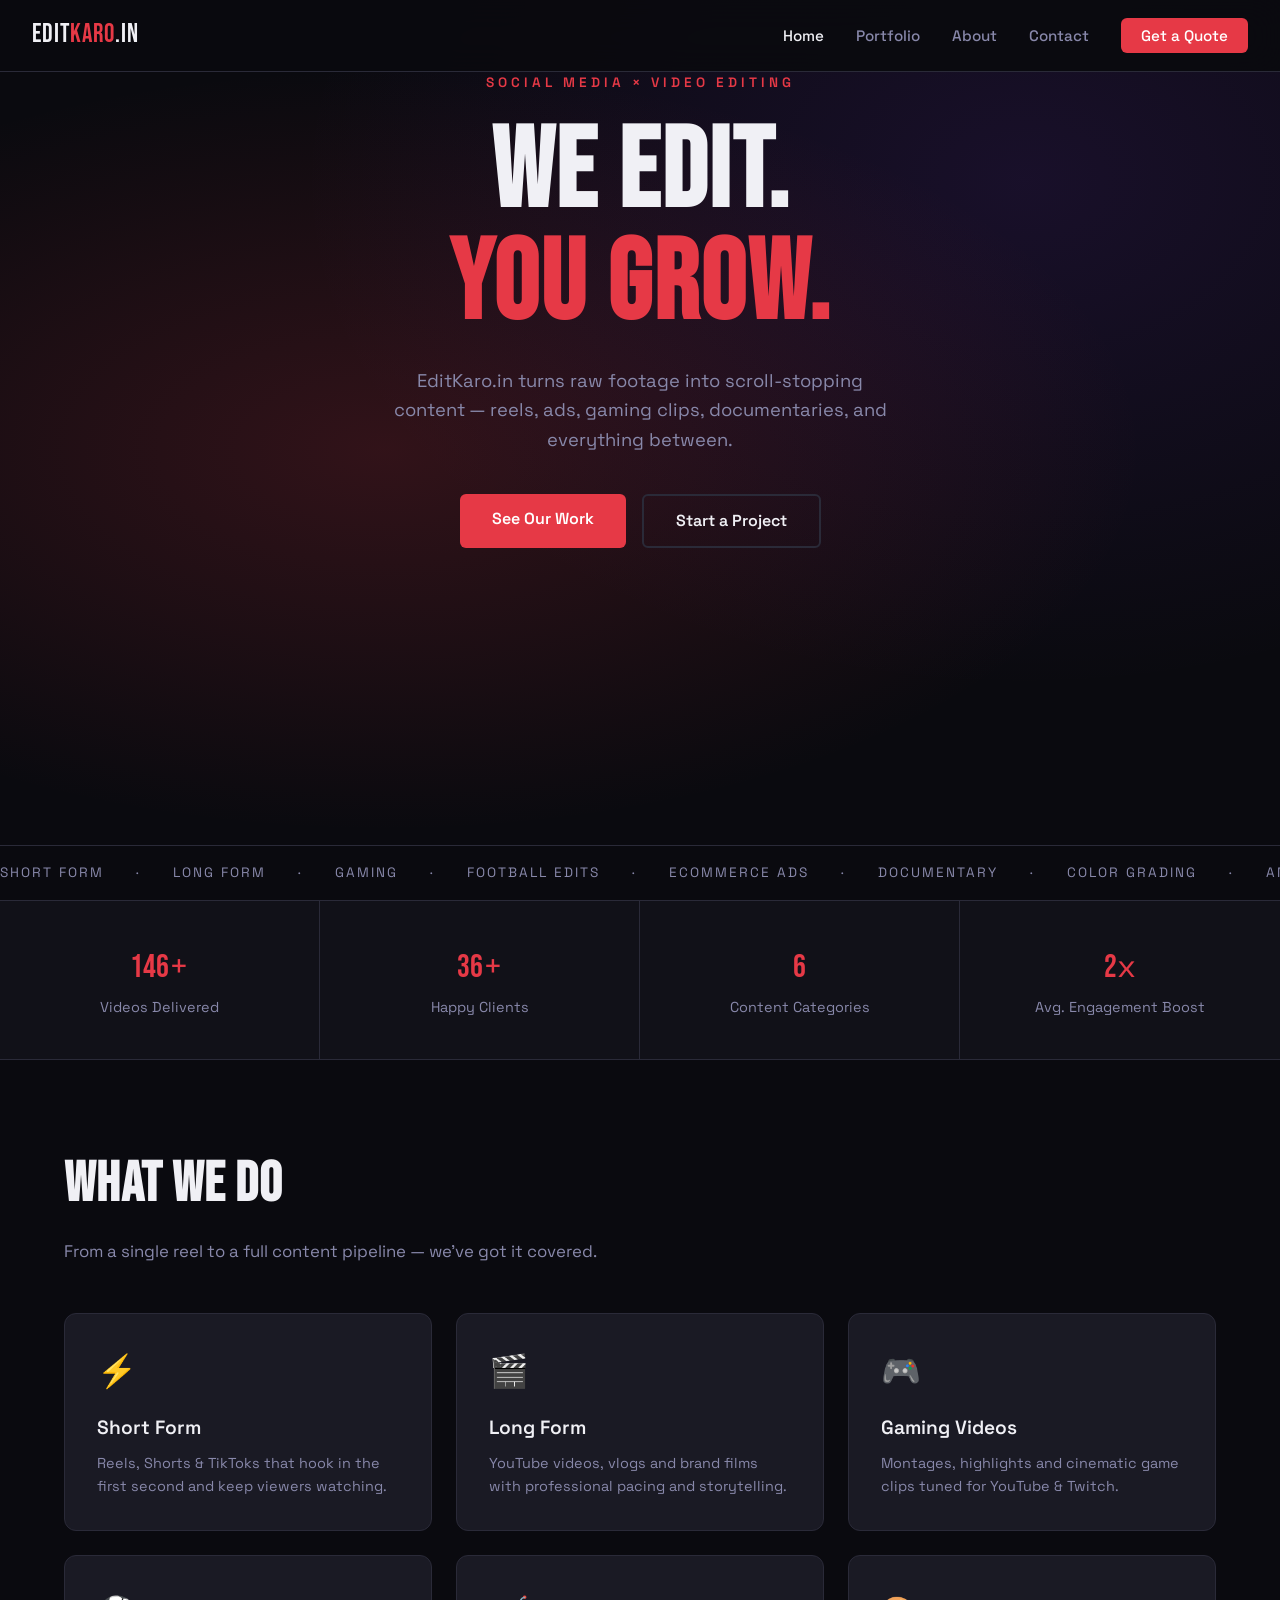
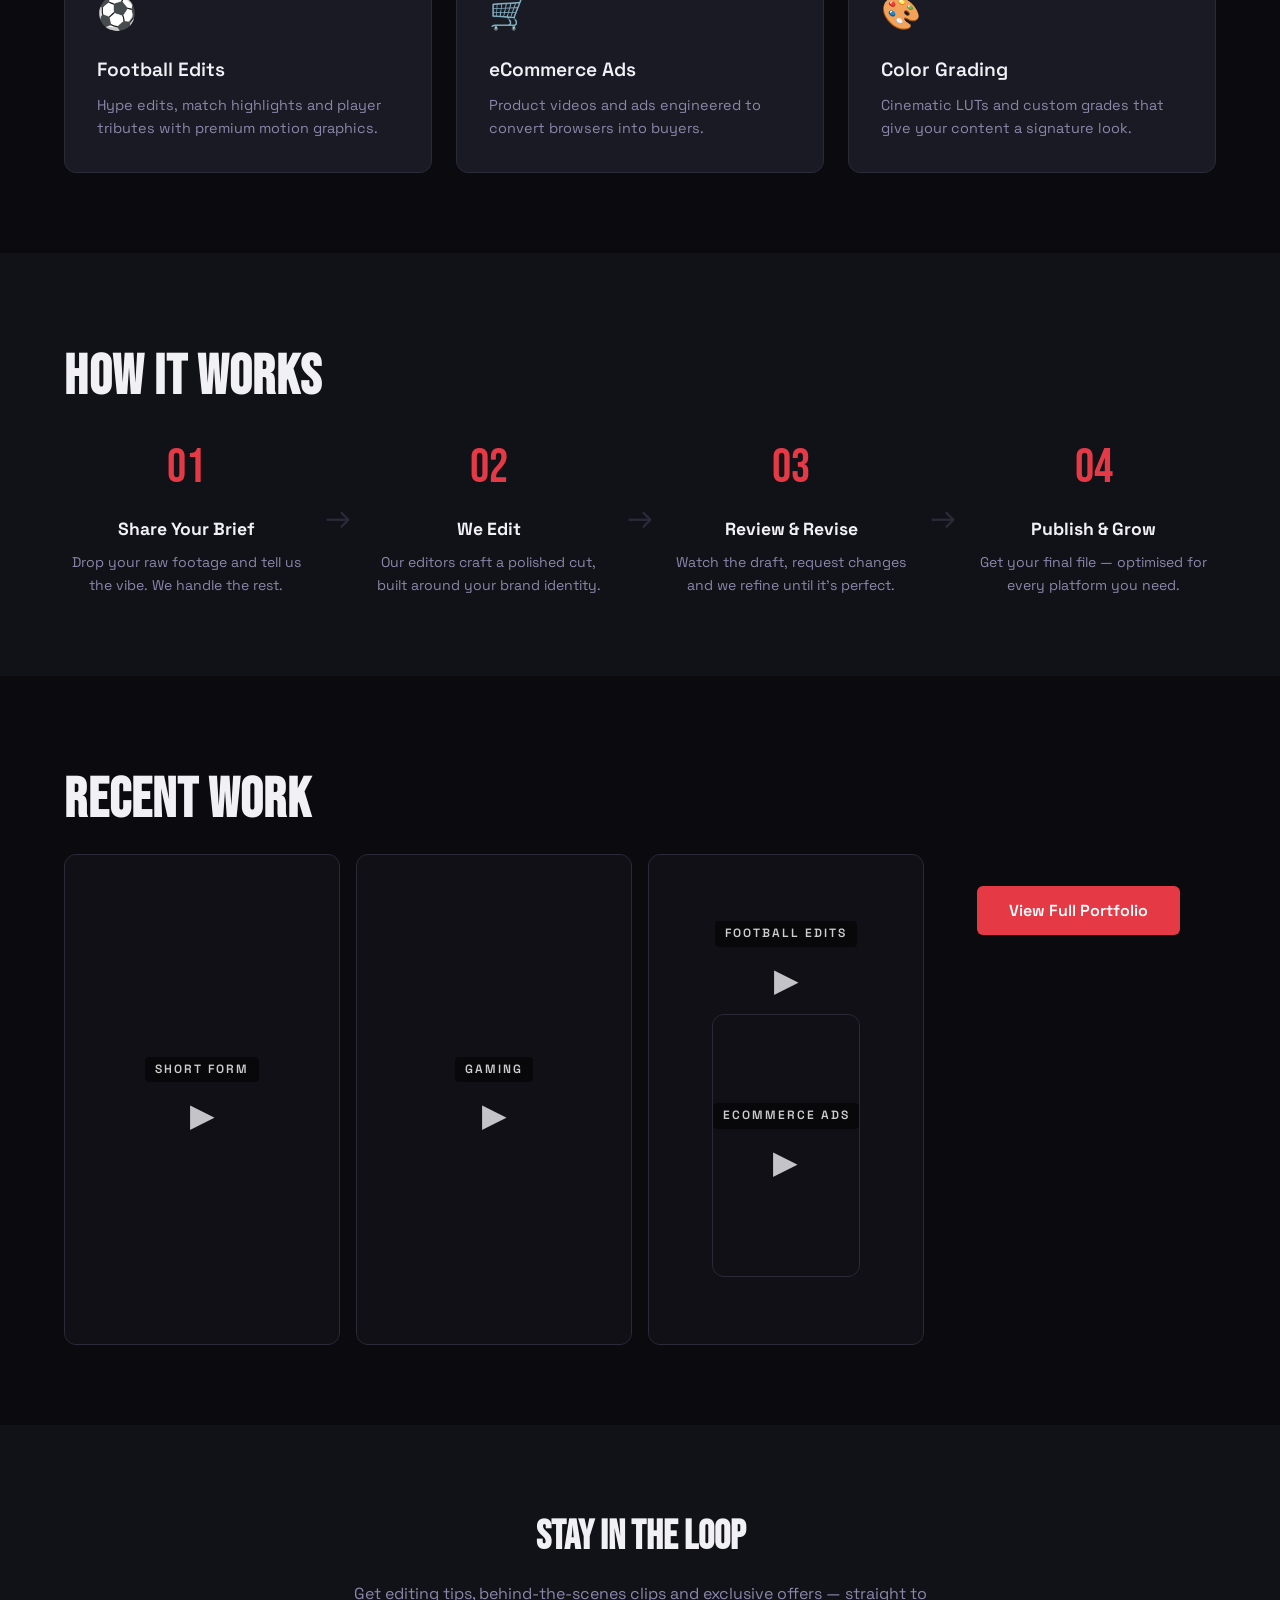
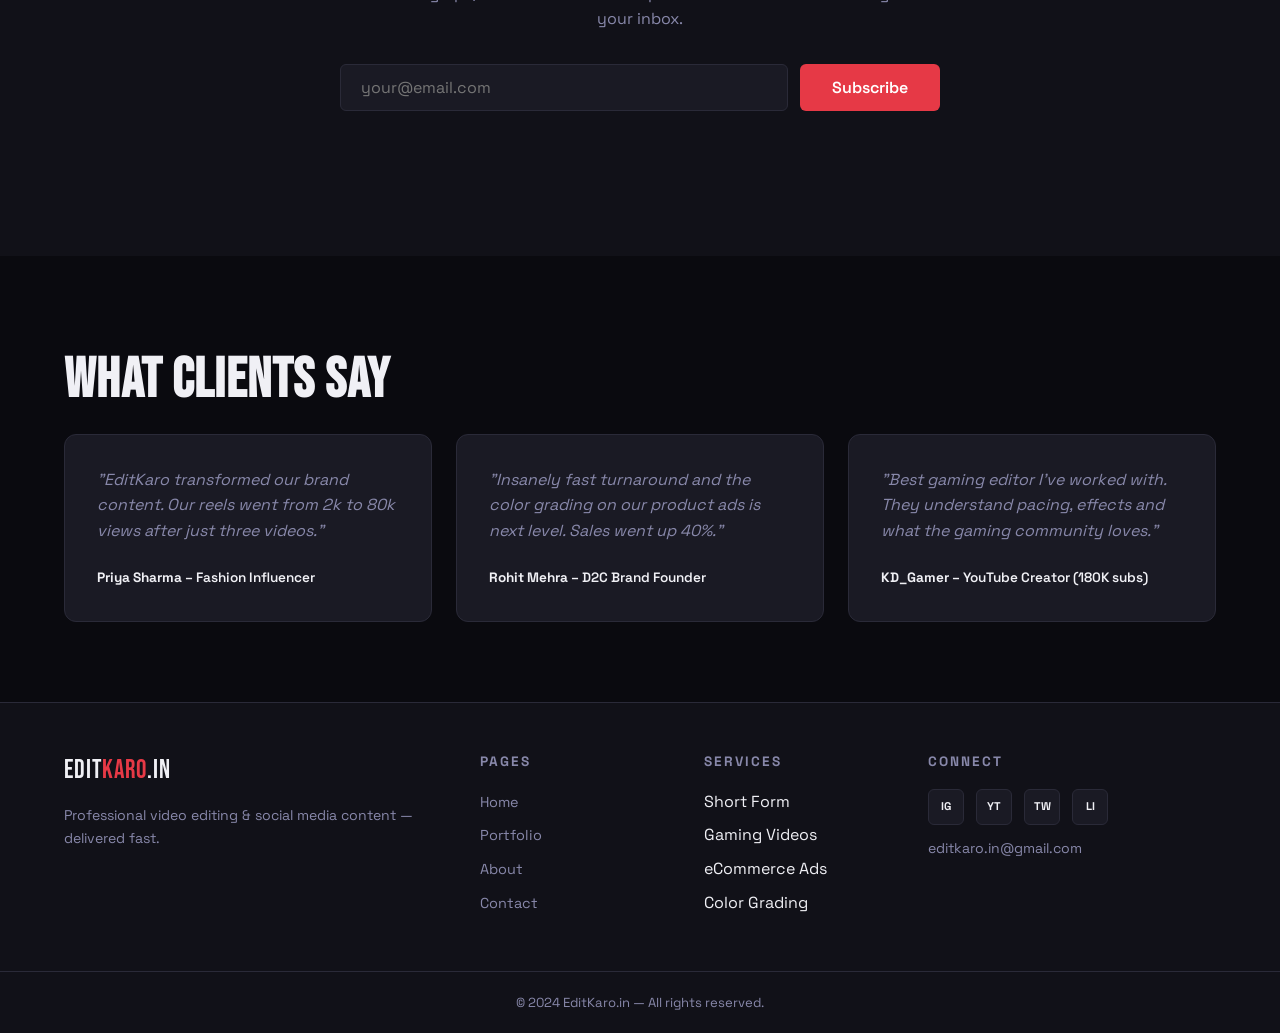
==== index.html @ 744282cf "Update" ====
<!DOCTYPE html>
<html lang="en">
<head>
  <meta charset="UTF-8"/>
  <meta name="viewport" content="width=device-width, initial-scale=1.0"/>
  <meta name="description" content="EditKaro.in – Social media marketing & video editing agency. Short form, long form, gaming, football edits, eCommerce ads & more."/>
  <meta name="keywords" content="video editing, social media marketing, short form video, gaming edits, eCommerce ads, EditKaro"/>
  <title>EditKaro.in – Video Editing & Social Media Agency</title>
  <link rel="stylesheet" href="css/style.css"/>
  <link rel="preconnect" href="https://fonts.googleapis.com"/>
  <link href="https://fonts.googleapis.com/css2?family=Space+Grotesk:wght@300;400;500;600;700&family=Bebas+Neue&display=swap" rel="stylesheet"/>
</head>
<body>

<nav class="nav" id="nav">
  <a href="index.html" class="logo">Edit<span>Karo</span>.in</a>
  <button class="burger" id="burger" aria-label="Menu">&#9776;</button>
  <ul class="nav-links" id="nav-links">
    <li><a href="index.html" class="active">Home</a></li>
    <li><a href="portfolio.html">Portfolio</a></li>
    <li><a href="about.html">About</a></li>
    <li><a href="contact.html">Contact</a></li>
    <li><a href="contact.html" class="btn-nav">Get a Quote</a></li>
  </ul>
</nav>

<section class="hero">
  <div class="hero-bg"></div>
  <div class="hero-content">
    <span class="eyebrow">Social Media × Video Editing</span>
    <h1>We Edit.<br/><span class="accent">You Grow.</span></h1>
    <p>EditKaro.in turns raw footage into scroll-stopping content — reels, ads, gaming clips, documentaries, and everything between.</p>
    <div class="hero-cta">
      <a href="portfolio.html" class="btn-primary">See Our Work</a>
      <a href="contact.html" class="btn-ghost">Start a Project</a>
    </div>
  </div>
  <div class="hero-ticker">
    <div class="ticker-track">
      <span>Short Form</span><span>·</span><span>Long Form</span><span>·</span><span>Gaming</span><span>·</span><span>Football Edits</span><span>·</span><span>eCommerce Ads</span><span>·</span><span>Documentary</span><span>·</span><span>Color Grading</span><span>·</span><span>Anime</span><span>·</span><span>Short Form</span><span>·</span><span>Long Form</span><span>·</span><span>Gaming</span><span>·</span><span>Football Edits</span><span>·</span>
    </div>
  </div>
</section>


<section class="stats">
  <div class="stat"><span class="stat-num" data-target="200">0</span><span>+</span><p>Videos Delivered</p></div>
  <div class="stat"><span class="stat-num" data-target="50">0</span><span>+</span><p>Happy Clients</p></div>
  <div class="stat"><span class="stat-num" data-target="9">0</span><span></span><p>Content Categories</p></div>
  <div class="stat"><span class="stat-num" data-target="3">0</span><span>x</span><p>Avg. Engagement Boost</p></div>
</section>

<section class="services section-pad">
  <div class="container">
    <h2 class="section-title">What We Do</h2>
    <p class="section-sub">From a single reel to a full content pipeline — we've got it covered.</p>
    <div class="services-grid">
      <div class="service-card">
        <div class="svc-icon">⚡</div>
        <h3>Short Form</h3>
        <p>Reels, Shorts & TikToks that hook in the first second and keep viewers watching.</p>
      </div>
      <div class="service-card">
        <div class="svc-icon">🎬</div>
        <h3>Long Form</h3>
        <p>YouTube videos, vlogs and brand films with professional pacing and storytelling.</p>
      </div>
      <div class="service-card">
        <div class="svc-icon">🎮</div>
        <h3>Gaming Videos</h3>
        <p>Montages, highlights and cinematic game clips tuned for YouTube & Twitch.</p>
      </div>
      <div class="service-card">
        <div class="svc-icon">⚽</div>
        <h3>Football Edits</h3>
        <p>Hype edits, match highlights and player tributes with premium motion graphics.</p>
      </div>
      <div class="service-card">
        <div class="svc-icon">🛒</div>
        <h3>eCommerce Ads</h3>
        <p>Product videos and ads engineered to convert browsers into buyers.</p>
      </div>
      <div class="service-card">
        <div class="svc-icon">🎨</div>
        <h3>Color Grading</h3>
        <p>Cinematic LUTs and custom grades that give your content a signature look.</p>
      </div>
    </div>
  </div>
</section>


<section class="process section-pad alt-bg">
  <div class="container">
    <h2 class="section-title">How It Works</h2>
    <div class="steps">
      <div class="step">
        <div class="step-num">01</div>
        <h3>Share Your Brief</h3>
        <p>Drop your raw footage and tell us the vibe. We handle the rest.</p>
      </div>
      <div class="step-arrow">→</div>
      <div class="step">
        <div class="step-num">02</div>
        <h3>We Edit</h3>
        <p>Our editors craft a polished cut, built around your brand identity.</p>
      </div>
      <div class="step-arrow">→</div>
      <div class="step">
        <div class="step-num">03</div>
        <h3>Review & Revise</h3>
        <p>Watch the draft, request changes and we refine until it's perfect.</p>
      </div>
      <div class="step-arrow">→</div>
      <div class="step">
        <div class="step-num">04</div>
        <h3>Publish & Grow</h3>
        <p>Get your final file — optimised for every platform you need.</p>
      </div>
    </div>
  </div>
</section>


<section class="section-pad">
  <div class="container">
    <h2 class="section-title">Recent Work</h2>
    <div class="portfolio-preview-grid">
      <div class="pp-card port-card" style="--c:#e63946" data-video="videos/Nature.mp4" data-title="Brand Reel – Fashion" data-tag="Short Form">
        <div class="pp-label">Short Form</div>
        <div class="pp-play">&#9654;</div>
      </div>
      <div class="pp-card port-card" style="--c:#f4a261" data-video="videos/Nature.mp4" data-title="Valorant Montage" data-tag="Gaming">
        <div class="pp-label">Gaming</div>
        <div class="pp-play">&#9654;</div>
      </div>
      <div class="pp-card port-card" style="--c:#2a9d8f" data-video="videos/Nature.mp4" data-title="Ronaldo Tribute Edit" data-tag="Football Edits">
        <div class="pp-label">Football Edits</div>
        <div class="pp-play">&#9654;</div
      </div>
      <div class="pp-card port-card" style="--c:#8338ec" data-video="videos/Nature.mp4" data-title="D2C Supplement Ad" data-tag="eCommerce Ads">
        <div class="pp-label">eCommerce Ads</div>
        <div class="pp-play">&#9654;</div>
      </div>
    </div>
    <div style="text-align:center;margin-top:2rem">
      <a href="portfolio.html" class="btn-primary">View Full Portfolio</a>
    </div>
  </div>
</section>


<section class="subscribe section-pad alt-bg">
  <div class="container">
    <div class="subscribe-box">
      <h2>Stay in the Loop</h2>
      <p>Get editing tips, behind-the-scenes clips and exclusive offers — straight to your inbox.</p>
      <form id="subscribe-form" class="sub-form">
        <input type="email" name="email" placeholder="your@email.com" required/>
        <button type="submit" class="btn-primary">Subscribe</button>
      </form>
      <p class="form-msg" id="sub-msg"></p>
    </div>
  </div>
</section>


<section class="testimonials section-pad">
  <div class="container">
    <h2 class="section-title">What Clients Say</h2>
    <div class="testi-grid">
      <div class="testi-card">
        <p>"EditKaro transformed our brand content. Our reels went from 2k to 80k views after just three videos."</p>
        <div class="testi-author"><strong>Priya Sharma</strong> – Fashion Influencer</div>
      </div>
      <div class="testi-card">
        <p>"Insanely fast turnaround and the color grading on our product ads is next level. Sales went up 40%."</p>
        <div class="testi-author"><strong>Rohit Mehra</strong> – D2C Brand Founder</div>
      </div>
      <div class="testi-card">
        <p>"Best gaming editor I've worked with. They understand pacing, effects and what the gaming community loves."</p>
        <div class="testi-author"><strong>KD_Gamer</strong> – YouTube Creator (180K subs)</div>
      </div>
    </div>
  </div>
</section>

<footer class="footer">
  <div class="container footer-inner">
    <div>
      <div class="logo">Edit<span>Karo</span>.in</div>
      <p>Professional video editing & social media content — delivered fast.</p>
    </div>
    <div>
      <h4>Pages</h4>
      <ul>
        <li><a href="index.html">Home</a></li>
        <li><a href="portfolio.html">Portfolio</a></li>
        <li><a href="about.html">About</a></li>
        <li><a href="contact.html">Contact</a></li>
      </ul>
    </div>
    <div>
      <h4>Services</h4>
      <ul>
        <li>Short Form</li>
        <li>Gaming Videos</li>
        <li>eCommerce Ads</li>
        <li>Color Grading</li>
      </ul>
    </div>
    <div>
      <h4>Connect</h4>
      <div class="socials">
        <a href="#" aria-label="Instagram">IG</a>
        <a href="#" aria-label="YouTube">YT</a>
        <a href="#" aria-label="Twitter">TW</a>
        <a href="#" aria-label="LinkedIn">LI</a>
      </div>
      <p class="footer-email">editkaro.in@gmail.com</p>
    </div>
  </div>
  <div class="footer-bottom">© 2024 EditKaro.in — All rights reserved.</div>
</footer>

<div class="lightbox" id="lightbox">
  <div class="lb-box">
    <button class="lb-close" id="lb-close">&#10005;</button>
    <div id="lb-media"></div>
    <div class="lb-title" id="lb-title"></div>
    <div class="lb-tag" id="lb-tag"></div>
  </div>
</div>

<script src="js/main.js"></script>
</body>
</html>
---- css/style.css ----
:root {
  --bg: #0a0a0f;
  --bg2: #111118;
  --surface: #1a1a24;
  --accent: #e63946;
  --accent2: #ff6b6b;
  --text: #f0f0f5;
  --muted: #8888aa;
  --border: #2a2a38;
  --radius: 12px;
  --nav-h: 72px;
  --font-display: 'Bebas Neue', sans-serif;
  --font-body: 'Space Grotesk', sans-serif;
}

*, *::before, *::after { box-sizing: border-box; margin: 0; padding: 0; }

html { scroll-behavior: smooth; }

body {
  background: var(--bg);
  color: var(--text);
  font-family: var(--font-body);
  line-height: 1.6;
  overflow-x: hidden;
}

a { color: inherit; text-decoration: none; }
ul { list-style: none; }
img { max-width: 100%; display: block; }

.container { max-width: 1200px; margin: 0 auto; padding: 0 1.5rem; }
.section-pad { padding: 5rem 0; }
.alt-bg { background: var(--bg2); }

.section-title {
  font-family: var(--font-display);
  font-size: clamp(2.2rem, 5vw, 3.5rem);
  letter-spacing: 1px;
  margin-bottom: 0.5rem;
}
.section-sub { color: var(--muted); margin-bottom: 3rem; font-size: 1.05rem; }
.accent { color: var(--accent); }

.btn-primary {
  display: inline-block;
  background: var(--accent);
  color: #fff;
  padding: .75rem 2rem;
  border-radius: 6px;
  font-weight: 600;
  font-family: var(--font-body);
  border: none;
  cursor: pointer;
  transition: background .2s, transform .15s;
  font-size: 1rem;
}
.btn-primary:hover { background: #c1121f; transform: translateY(-2px); }

.btn-ghost {
  display: inline-block;
  border: 2px solid var(--border);
  color: var(--text);
  padding: .75rem 2rem;
  border-radius: 6px;
  font-weight: 600;
  transition: border-color .2s, color .2s;
}
.btn-ghost:hover { border-color: var(--accent); color: var(--accent); }

.btn-full { width: 100%; text-align: center; }

.nav {
  position: fixed; top: 0; left: 0; width: 100%;
  height: var(--nav-h);
  display: flex; align-items: center; justify-content: space-between;
  padding: 0 2rem;
  background: rgba(10,10,15,.92);
  backdrop-filter: blur(16px);
  border-bottom: 1px solid var(--border);
  z-index: 1000;
  transition: background .3s;
}
.nav.scrolled { background: rgba(10,10,15,.98); }

.logo {
  font-family: var(--font-display);
  font-size: 1.6rem;
  letter-spacing: 1px;
}
.logo span { color: var(--accent); }

.nav-links {
  display: flex; align-items: center; gap: 2rem;
}
.nav-links a {
  color: var(--muted);
  font-weight: 500;
  transition: color .2s;
  font-size: .95rem;
}
.nav-links a:hover, .nav-links a.active { color: var(--text); }

.btn-nav {
  background: var(--accent);
  color: #fff !important;
  padding: .5rem 1.25rem;
  border-radius: 6px;
  font-weight: 600;
}
.btn-nav:hover { background: #c1121f; }

.burger {
  display: none;
  background: none;
  border: none;
  color: var(--text);
  font-size: 1.5rem;
  cursor: pointer;
}

.hero {
  min-height: 100vh;
  display: flex; flex-direction: column;
  justify-content: center;
  position: relative;
  overflow: hidden;
  padding-top: var(--nav-h);
}

.hero-bg {
  position: absolute; inset: 0;
  background: radial-gradient(ellipse at 30% 50%, rgba(230,57,70,.18) 0%, transparent 60%),
              radial-gradient(ellipse at 80% 20%, rgba(131,56,236,.12) 0%, transparent 50%),
              var(--bg);
}

.hero-content {
  position: relative; z-index: 1;
  max-width: 800px;
  padding: 0 2rem;
  margin: 0 auto;
  text-align: center;
}

.eyebrow {
  font-size: .85rem;
  letter-spacing: 4px;
  text-transform: uppercase;
  color: var(--accent);
  font-weight: 600;
  display: block;
  margin-bottom: 1.5rem;
}

.hero-content h1 {
  font-family: var(--font-display);
  font-size: clamp(3.5rem, 10vw, 7rem);
  line-height: 1;
  letter-spacing: 2px;
  margin-bottom: 1.5rem;
}

.hero-content p {
  font-size: 1.15rem;
  color: var(--muted);
  max-width: 520px;
  margin: 0 auto 2.5rem;
}

.hero-cta { display: flex; gap: 1rem; justify-content: center; flex-wrap: wrap; }

/* Ticker */
.hero-ticker {
  position: relative; z-index: 1;
  border-top: 1px solid var(--border);
  padding: 1rem 0;
  overflow: hidden;
  margin-top: auto;
}
.ticker-track {
  display: flex; gap: 2rem;
  width: max-content;
  animation: ticker 20s linear infinite;
  white-space: nowrap;
  font-size: .85rem;
  color: var(--muted);
  letter-spacing: 2px;
  text-transform: uppercase;
}
@keyframes ticker { from { transform: translateX(0); } to { transform: translateX(-50%); } }

/* ===== STATS ===== */
.stats {
  display: grid;
  grid-template-columns: repeat(4, 1fr);
  border-top: 1px solid var(--border);
  border-bottom: 1px solid var(--border);
  background: var(--bg2);
}
.stat {
  padding: 2.5rem 1rem;
  text-align: center;
  border-right: 1px solid var(--border);
}
.stat:last-child { border-right: none; }
.stat-num {
  font-family: var(--font-display);
  font-size: 3rem;
  color: var(--accent);
  line-height: 1;
}
.stat span { font-size: 2rem; color: var(--accent); }
.stat p { color: var(--muted); font-size: .9rem; margin-top: .25rem; }

/* ===== SERVICES ===== */
.services-grid {
  display: grid;
  grid-template-columns: repeat(3, 1fr);
  gap: 1.5rem;
}
.service-card {
  background: var(--surface);
  border: 1px solid var(--border);
  border-radius: var(--radius);
  padding: 2rem;
  transition: border-color .2s, transform .2s;
}
.service-card:hover { border-color: var(--accent); transform: translateY(-4px); }
.svc-icon { font-size: 2rem; margin-bottom: 1rem; }
.service-card h3 { font-size: 1.2rem; margin-bottom: .5rem; font-weight: 600; }
.service-card p { color: var(--muted); font-size: .9rem; }

/* ===== PROCESS ===== */
.steps {
  display: flex;
  align-items: flex-start;
  gap: 1rem;
  flex-wrap: wrap;
}
.step { flex: 1; min-width: 150px; text-align: center; }
.step-num {
  font-family: var(--font-display);
  font-size: 3rem;
  color: var(--accent);
  display: block;
  margin-bottom: .5rem;
}
.step h3 { font-size: 1.1rem; margin-bottom: .5rem; }
.step p { color: var(--muted); font-size: .88rem; }
.step-arrow { font-size: 2rem; color: var(--border); align-self: center; padding-top: .5rem; }

/* ===== PORTFOLIO PREVIEW ===== */
.portfolio-preview-grid {
  display: grid;
  grid-template-columns: repeat(4, 1fr);
  gap: 1rem;
}
.pp-card {
  aspect-ratio: 9/16;
  background: var(--c, var(--surface));
  border-radius: var(--radius);
  display: flex; flex-direction: column;
  align-items: center; justify-content: center;
  gap: .5rem;
  cursor: pointer;
  transition: transform .2s;
  position: relative;
  overflow: hidden;
}
.pp-card::before {
  content: '';
  position: absolute; inset: 0;
  background: rgba(0,0,0,.4);
}
.pp-card:hover { transform: scale(1.03); }
.pp-label {
  position: relative;
  font-size: .75rem;
  font-weight: 600;
  text-transform: uppercase;
  letter-spacing: 2px;
  color: rgba(255,255,255,.8);
  background: rgba(0,0,0,.5);
  padding: .2rem .6rem;
  border-radius: 4px;
}
.pp-play {
  position: relative;
  font-size: 2rem;
  opacity: .8;
}

/* ===== SUBSCRIBE ===== */
.subscribe-box {
  max-width: 600px;
  margin: 0 auto;
  text-align: center;
}
.subscribe-box h2 {
  font-family: var(--font-display);
  font-size: 2.5rem;
  margin-bottom: .75rem;
}
.subscribe-box p { color: var(--muted); margin-bottom: 2rem; }
.sub-form {
  display: flex;
  gap: .75rem;
  flex-wrap: wrap;
  justify-content: center;
}
.sub-form input {
  flex: 1;
  min-width: 240px;
  padding: .75rem 1.25rem;
  background: var(--surface);
  border: 1px solid var(--border);
  border-radius: 6px;
  color: var(--text);
  font-family: var(--font-body);
  font-size: 1rem;
}
.sub-form input:focus { outline: none; border-color: var(--accent); }
.form-msg { margin-top: 1rem; font-size: .9rem; min-height: 1.2em; }
.form-msg.success { color: #2a9d8f; }
.form-msg.error { color: var(--accent); }

.testi-grid {
  display: grid;
  grid-template-columns: repeat(3, 1fr);
  gap: 1.5rem;
}
.testi-card {
  background: var(--surface);
  border: 1px solid var(--border);
  border-radius: var(--radius);
  padding: 2rem;
}
.testi-card p { color: var(--muted); font-style: italic; margin-bottom: 1.5rem; }
.testi-author { font-size: .85rem; font-weight: 600; }

/* ===== PAGE HERO ===== */
.page-hero {
  padding: calc(var(--nav-h) + 4rem) 2rem 4rem;
  text-align: center;
  background: radial-gradient(ellipse at 50% 0%, rgba(230,57,70,.15) 0%, transparent 60%);
}
.page-hero h1 {
  font-family: var(--font-display);
  font-size: clamp(3rem, 8vw, 6rem);
  letter-spacing: 2px;
  margin-bottom: 1rem;
}
.page-hero p { color: var(--muted); font-size: 1.1rem; }

/* ===== PORTFOLIO FILTER ===== */
.filter-tabs {
  display: flex;
  flex-wrap: wrap;
  gap: .5rem;
  margin-bottom: 2.5rem;
}
.filter-btn {
  padding: .45rem 1rem;
  border: 1px solid var(--border);
  background: transparent;
  color: var(--muted);
  border-radius: 20px;
  cursor: pointer;
  font-family: var(--font-body);
  font-size: .85rem;
  transition: all .2s;
}
.filter-btn:hover, .filter-btn.active {
  background: var(--accent);
  border-color: var(--accent);
  color: #fff;
}

.portfolio-grid {
  display: grid;
  grid-template-columns: repeat(4, 1fr);
  gap: 1.25rem;
}
.port-card {
  background: var(--surface);
  border: 1px solid var(--border);
  border-radius: var(--radius);
  overflow: hidden;
  transition: transform .2s, opacity .3s;
}
.port-card.hidden { display: none; }
.port-card:hover { transform: translateY(-4px); }
.port-thumb {
  aspect-ratio: 16/10;
  display: flex; align-items: center; justify-content: center;
  position: relative;
}
.port-play {
  font-size: 2.5rem;
  opacity: .6;
  transition: opacity .2s;
}
.port-thumb:hover .port-play { opacity: 1; }
.port-link {
  position: absolute; bottom: .75rem; right: .75rem;
  background: rgba(0,0,0,.7);
  color: #fff;
  padding: .3rem .8rem;
  border-radius: 4px;
  font-size: .75rem;
  font-weight: 600;
  opacity: 0;
  transition: opacity .2s;
}
.port-thumb:hover .port-link { opacity: 1; }
.port-info { padding: 1rem; }
.port-tag {
  font-size: .7rem;
  text-transform: uppercase;
  letter-spacing: 2px;
  color: var(--accent);
  font-weight: 600;
}
.port-info h3 { font-size: .95rem; margin-top: .3rem; font-weight: 500; }

.cta-band {
  background: linear-gradient(135deg, rgba(230,57,70,.2), rgba(131,56,236,.1));
  border-top: 1px solid var(--border);
  border-bottom: 1px solid var(--border);
  padding: 4rem 2rem;
}
.cta-band h2 {
  font-family: var(--font-display);
  font-size: clamp(1.8rem, 4vw, 3rem);
}

.about-story {
  display: grid;
  grid-template-columns: 1fr 1fr;
  gap: 4rem;
  align-items: center;
}
.about-text h2 {
  font-family: var(--font-display);
  font-size: 2.5rem;
  margin-bottom: 1.5rem;
}
.about-text p { color: var(--muted); margin-bottom: 1rem; }

.about-img-placeholder {
  background: var(--surface);
  border: 1px solid var(--border);
  border-radius: var(--radius);
  aspect-ratio: 4/3;
  display: flex; flex-direction: column;
  align-items: center; justify-content: center;
  gap: 1rem;
  font-size: 4rem;
}
.about-img-placeholder p { font-size: 1rem; color: var(--muted); }

.mv-grid {
  display: grid;
  grid-template-columns: repeat(3, 1fr);
  gap: 1.5rem;
}
.mv-card {
  background: var(--surface);
  border: 1px solid var(--border);
  border-radius: var(--radius);
  padding: 2rem;
  text-align: center;
}
.mv-icon { font-size: 2.5rem; margin-bottom: 1rem; }
.mv-card h3 { font-size: 1.2rem; margin-bottom: .75rem; }
.mv-card p { color: var(--muted); font-size: .9rem; }

.team-grid {
  display: grid;
  grid-template-columns: repeat(3, 1fr);
  gap: 1.5rem;
}
.team-card {
  background: var(--surface);
  border: 1px solid var(--border);
  border-radius: var(--radius);
  padding: 2rem;
  text-align: center;
  transition: transform .2s;
}
.team-card:hover { transform: translateY(-4px); }
.team-avatar {
  width: 72px; height: 72px;
  border-radius: 50%;
  display: flex; align-items: center; justify-content: center;
  font-size: 1.2rem;
  font-weight: 700;
  margin: 0 auto 1rem;
  color: #fff;
}
.team-card h3 { font-size: 1.1rem; margin-bottom: .25rem; }
.team-role { color: var(--accent); font-size: .82rem; font-weight: 600; margin-bottom: .75rem; }
.team-card p { color: var(--muted); font-size: .85rem; }

.contact-layout {
  display: grid;
  grid-template-columns: 1fr 1.6fr;
  gap: 4rem;
  align-items: start;
}
.contact-info h2 {
  font-family: var(--font-display);
  font-size: 2rem;
  margin-bottom: 1rem;
}
.contact-info > p { color: var(--muted); margin-bottom: 2rem; }
.info-item {
  display: flex; gap: 1rem; align-items: flex-start;
  margin-bottom: 1.5rem;
}
.info-icon { font-size: 1.5rem; flex-shrink: 0; }
.info-item strong { font-size: .9rem; display: block; margin-bottom: .1rem; }
.info-item p { color: var(--muted); font-size: .9rem; }

.contact-form-box {
  background: var(--surface);
  border: 1px solid var(--border);
  border-radius: var(--radius);
  padding: 2.5rem;
}
.contact-form-box h2 {
  font-family: var(--font-display);
  font-size: 2rem;
  margin-bottom: 1.5rem;
}
.form-row { display: grid; grid-template-columns: 1fr 1fr; gap: 1rem; }
.form-group { margin-bottom: 1.25rem; }
.form-group label { display: block; font-size: .85rem; font-weight: 600; margin-bottom: .5rem; color: var(--muted); }
.form-group input,
.form-group select,
.form-group textarea {
  width: 100%;
  padding: .75rem 1rem;
  background: var(--bg);
  border: 1px solid var(--border);
  border-radius: 6px;
  color: var(--text);
  font-family: var(--font-body);
  font-size: .95rem;
  transition: border-color .2s;
}
.form-group input:focus,
.form-group select:focus,
.form-group textarea:focus { outline: none; border-color: var(--accent); }
.form-group select { appearance: none; }
.form-group textarea { resize: vertical; }

.socials { display: flex; gap: .75rem; }
.socials a {
  width: 36px; height: 36px;
  background: var(--surface);
  border: 1px solid var(--border);
  border-radius: 6px;
  display: flex; align-items: center; justify-content: center;
  font-size: .7rem;
  font-weight: 700;
  transition: border-color .2s, color .2s;
}
.socials a:hover { border-color: var(--accent); color: var(--accent); }


.footer {
  background: var(--bg2);
  border-top: 1px solid var(--border);
  padding-top: 3rem;
}
.footer-inner {
  display: grid;
  grid-template-columns: 2fr 1fr 1fr 1.5fr;
  gap: 2rem;
  padding-bottom: 3rem;
}
.footer-inner h4 { font-size: .85rem; text-transform: uppercase; letter-spacing: 2px; margin-bottom: 1rem; color: var(--muted); }
.footer-inner ul li { margin-bottom: .5rem; }
.footer-inner ul li a { color: var(--muted); font-size: .9rem; transition: color .2s; }
.footer-inner ul li a:hover { color: var(--text); }
.footer-inner > div > p { color: var(--muted); font-size: .88rem; margin-top: .75rem; }
.footer-email { color: var(--muted) !important; font-size: .85rem; margin-top: 1rem; }
.footer-bottom {
  border-top: 1px solid var(--border);
  padding: 1.25rem;
  text-align: center;
  color: var(--muted);
  font-size: .82rem;
}

@media (max-width: 900px) {
  .stats { grid-template-columns: repeat(2, 1fr); }
  .stat { border-right: none; border-bottom: 1px solid var(--border); }
  .services-grid { grid-template-columns: repeat(2, 1fr); }
  .portfolio-grid { grid-template-columns: repeat(2, 1fr); }
  .portfolio-preview-grid { grid-template-columns: repeat(2, 1fr); }
  .testi-grid { grid-template-columns: 1fr; }
  .about-story { grid-template-columns: 1fr; }
  .mv-grid { grid-template-columns: 1fr; }
  .team-grid { grid-template-columns: repeat(2, 1fr); }
  .contact-layout { grid-template-columns: 1fr; }
  .footer-inner { grid-template-columns: 1fr 1fr; }
  .steps { flex-direction: column; align-items: center; }
  .step-arrow { transform: rotate(90deg); }
}

@media (max-width: 600px) {
  .nav-links {
    display: none;
    position: fixed;
    top: var(--nav-h);
    left: 0; right: 0;
    background: var(--bg2);
    flex-direction: column;
    padding: 2rem;
    border-bottom: 1px solid var(--border);
    gap: 1.5rem;
  }
  .nav-links.open { display: flex; }
  .burger { display: block; }
  .services-grid { grid-template-columns: 1fr; }
  .portfolio-grid { grid-template-columns: 1fr; }
  .portfolio-preview-grid { grid-template-columns: 1fr 1fr; }
  .team-grid { grid-template-columns: 1fr; }
  .footer-inner { grid-template-columns: 1fr; }
  .form-row { grid-template-columns: 1fr; }
  .stats { grid-template-columns: 1fr 1fr; }
}

@media (prefers-reduced-motion: no-preference) {
  .fade-up {
    opacity: 0;
    transform: translateY(30px);
    transition: opacity .6s ease, transform .6s ease;
  }
  .fade-up.visible { opacity: 1; transform: translateY(0); }
}

.lightbox {
  display:none; position:fixed; inset:0; z-index:999;
  background:rgba(0,0,0,.88);
  align-items:center; justify-content:center;
}
.lightbox.open { display:flex; }
.lb-box {
  background:#111118; border:1px solid #2a2a38;
  border-radius:12px; padding:1.5rem;
  width:90%; max-width:780px; position:relative;
  animation:pop .2s ease;
}
@keyframes pop { from{transform:scale(.93);opacity:0} to{transform:scale(1);opacity:1} }
.lb-close {
  position:absolute; top:.75rem; right:.75rem;
  width:30px; height:30px; background:#1e1e2e;
  border:none; color:#f0f0f5; border-radius:50%;
  cursor:pointer; font-size:.85rem;
  display:flex; align-items:center; justify-content:center;
  transition:background .2s;
}
.lb-close:hover { background:#e63946; }
#lb-media video, #lb-media iframe {
  width:100%; aspect-ratio:16/9;
  border:none; border-radius:8px;
}
.lb-title { margin-top:1rem; font-weight:600; font-size:1.05rem; }
.lb-tag { font-size:.7rem; font-weight:700; letter-spacing:2px; text-transform:uppercase; color:#e63946; margin-top:.25rem; }
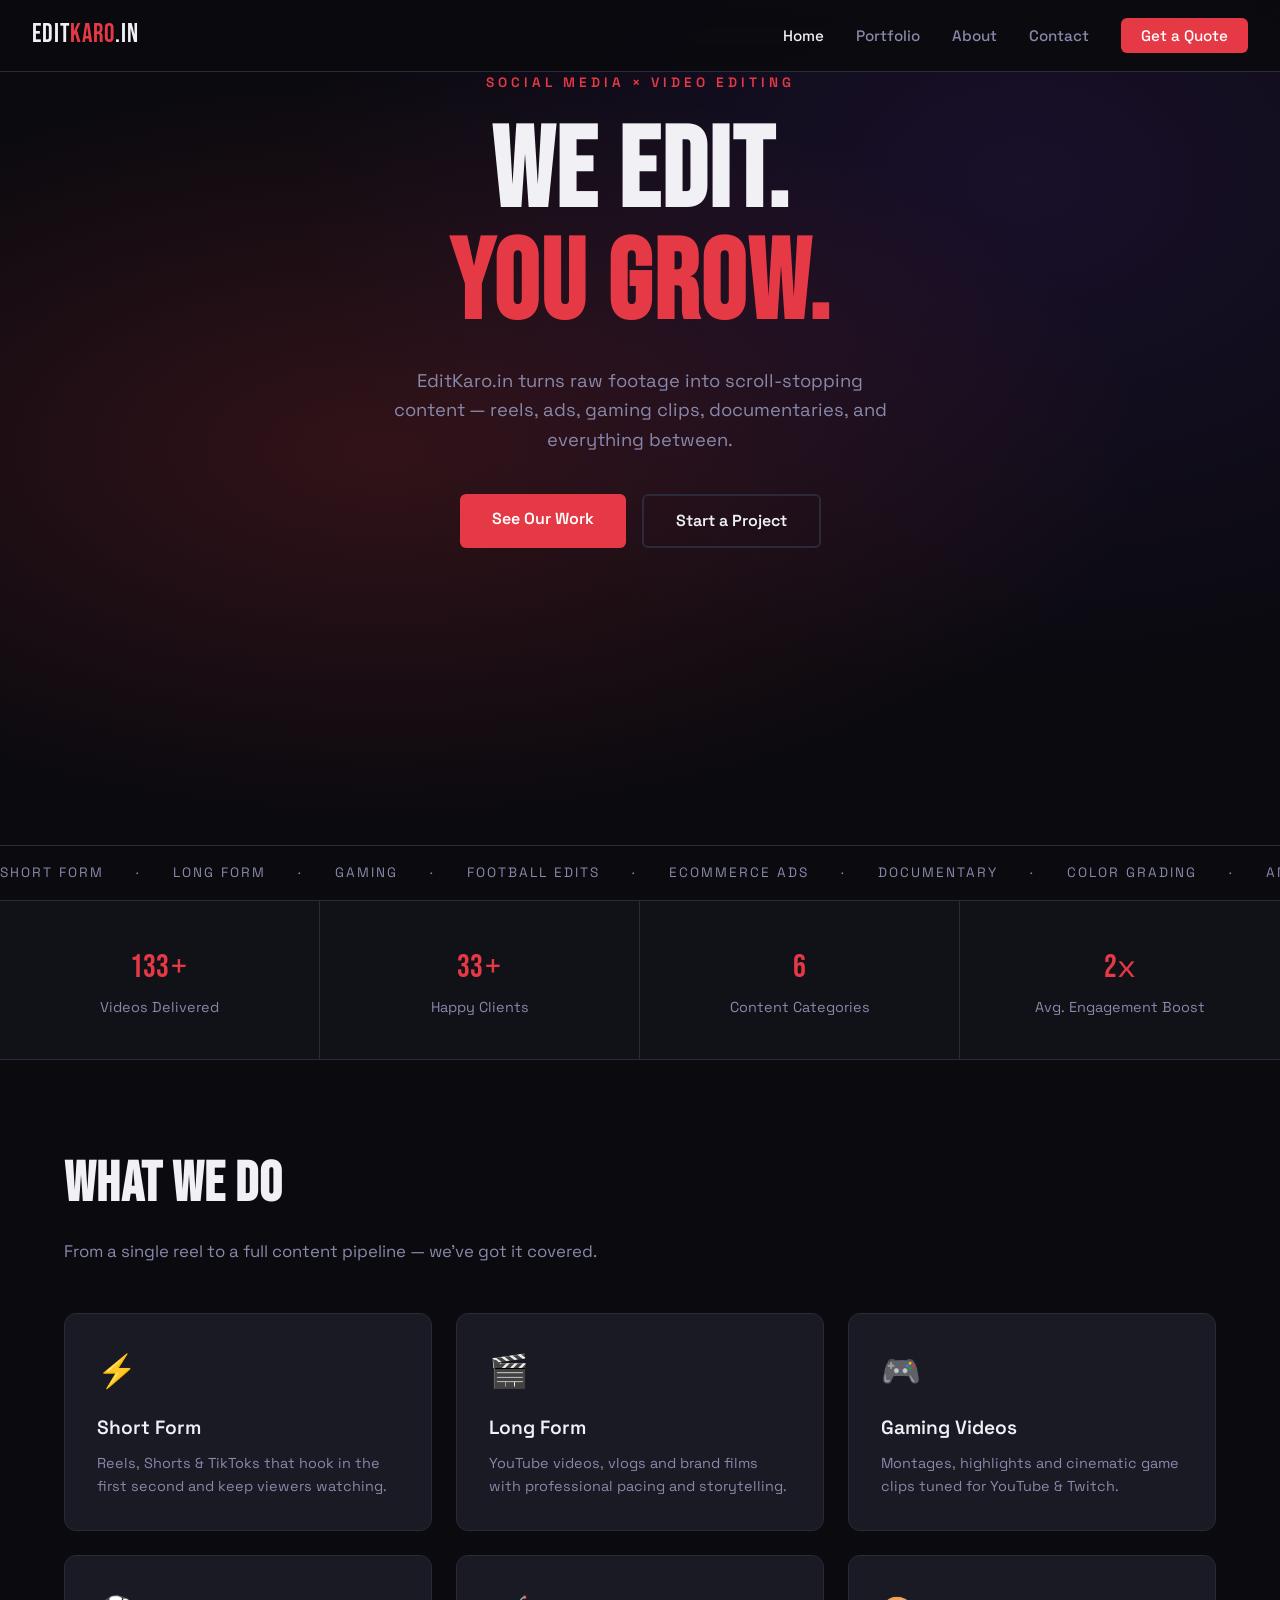
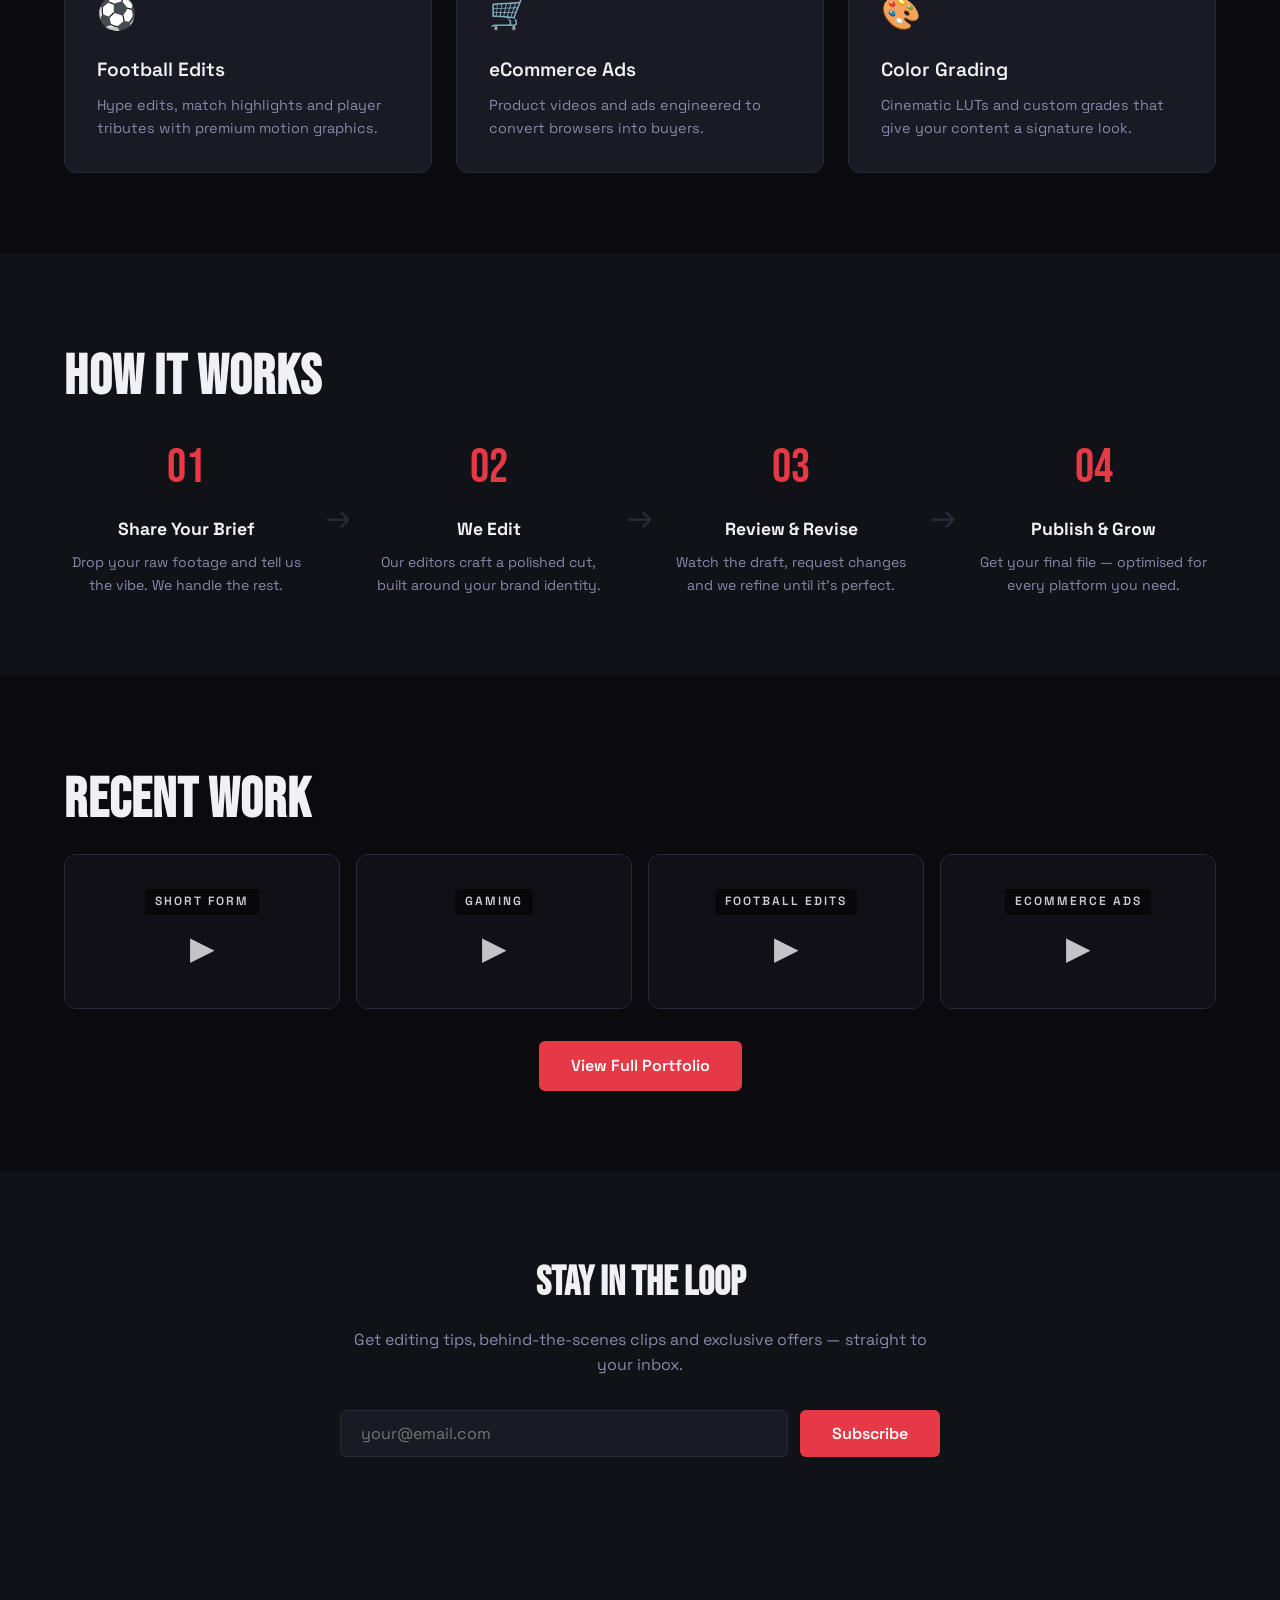
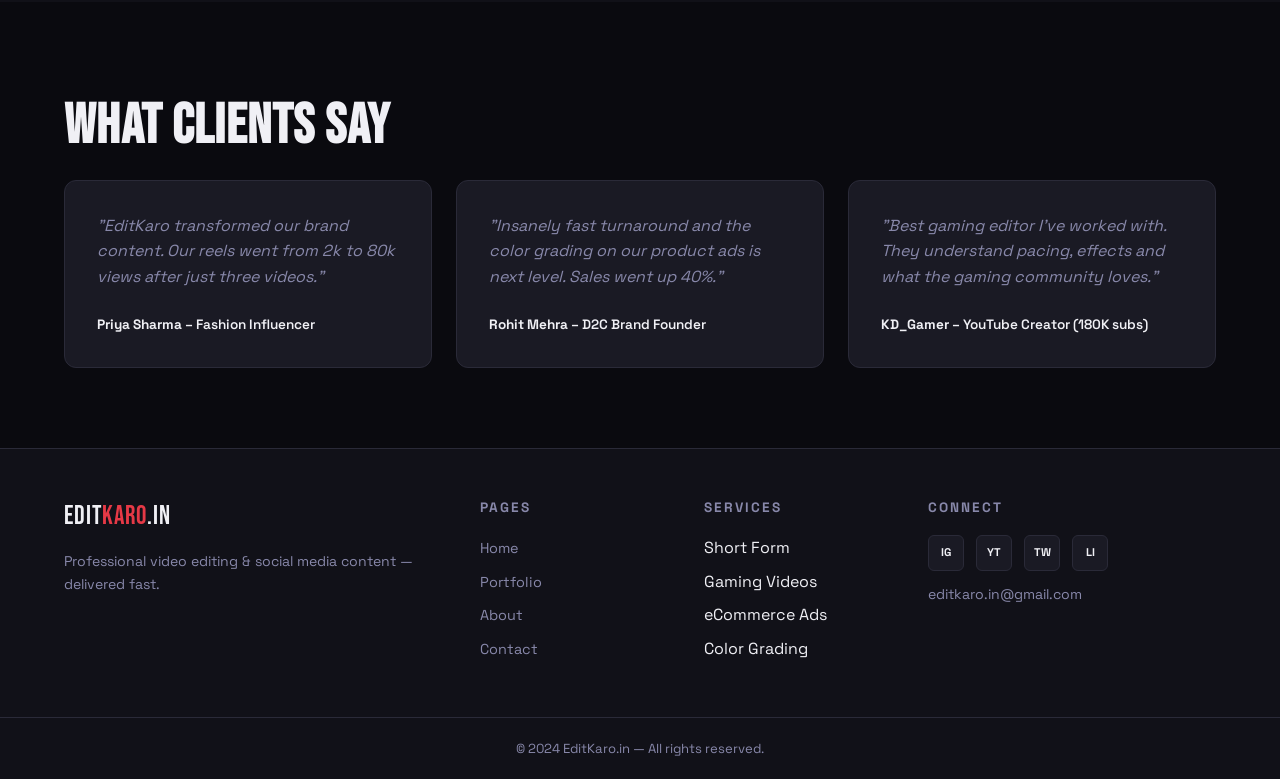
==== commit b657a8f4: "fixed card colors" ====
--- a/index.html
+++ b/index.html
@@ -136,7 +136,7 @@
       </div>
       <div class="pp-card port-card" style="--c:#2a9d8f" data-video="videos/Nature.mp4" data-title="Ronaldo Tribute Edit" data-tag="Football Edits">
         <div class="pp-label">Football Edits</div>
-        <div class="pp-play">&#9654;</div
+        <div class="pp-play">&#9654;</div>
       </div>
       <div class="pp-card port-card" style="--c:#8338ec" data-video="videos/Nature.mp4" data-title="D2C Supplement Ad" data-tag="eCommerce Ads">
         <div class="pp-label">eCommerce Ads</div>
--- a/css/style.css
+++ b/css/style.css
@@ -171,7 +171,7 @@
 
 .hero-cta { display: flex; gap: 1rem; justify-content: center; flex-wrap: wrap; }
 
-/* Ticker */
+
 .hero-ticker {
   position: relative; z-index: 1;
   border-top: 1px solid var(--border);
@@ -191,7 +191,6 @@
 }
 @keyframes ticker { from { transform: translateX(0); } to { transform: translateX(-50%); } }
 
-/* ===== STATS ===== */
 .stats {
   display: grid;
   grid-template-columns: repeat(4, 1fr);
@@ -214,7 +213,7 @@
 .stat span { font-size: 2rem; color: var(--accent); }
 .stat p { color: var(--muted); font-size: .9rem; margin-top: .25rem; }
 
-/* ===== SERVICES ===== */
+
 .services-grid {
   display: grid;
   grid-template-columns: repeat(3, 1fr);
@@ -232,7 +231,7 @@
 .service-card h3 { font-size: 1.2rem; margin-bottom: .5rem; font-weight: 600; }
 .service-card p { color: var(--muted); font-size: .9rem; }
 
-/* ===== PROCESS ===== */
+
 .steps {
   display: flex;
   align-items: flex-start;
@@ -251,14 +250,14 @@
 .step p { color: var(--muted); font-size: .88rem; }
 .step-arrow { font-size: 2rem; color: var(--border); align-self: center; padding-top: .5rem; }
 
-/* ===== PORTFOLIO PREVIEW ===== */
+
 .portfolio-preview-grid {
   display: grid;
   grid-template-columns: repeat(4, 1fr);
   gap: 1rem;
 }
 .pp-card {
-  aspect-ratio: 9/16;
+  aspect-ratio: 16/9;
   background: var(--c, var(--surface));
   border-radius: var(--radius);
   display: flex; flex-direction: column;
@@ -340,7 +339,7 @@
 .testi-card p { color: var(--muted); font-style: italic; margin-bottom: 1.5rem; }
 .testi-author { font-size: .85rem; font-weight: 600; }
 
-/* ===== PAGE HERO ===== */
+
 .page-hero {
   padding: calc(var(--nav-h) + 4rem) 2rem 4rem;
   text-align: center;
@@ -390,6 +389,11 @@
   overflow: hidden;
   transition: transform .2s, opacity .3s;
 }
+
+.port-card:nth-child(1) .port-thumb { background: linear-gradient(135deg,#e63946,#1d3557); }
+.port-card:nth-child(2) .port-thumb { background: linear-gradient(135deg,#ff006e,#8338ec); }
+.port-card:nth-child(3) .port-thumb { background: linear-gradient(135deg,#f4a261,#e76f51); }
+.port-card:nth-child(4) .port-thumb { background: linear-gradient(135deg,#264653,#2a9d8f); }
 .port-card.hidden { display: none; }
 .port-card:hover { transform: translateY(-4px); }
 .port-thumb {
